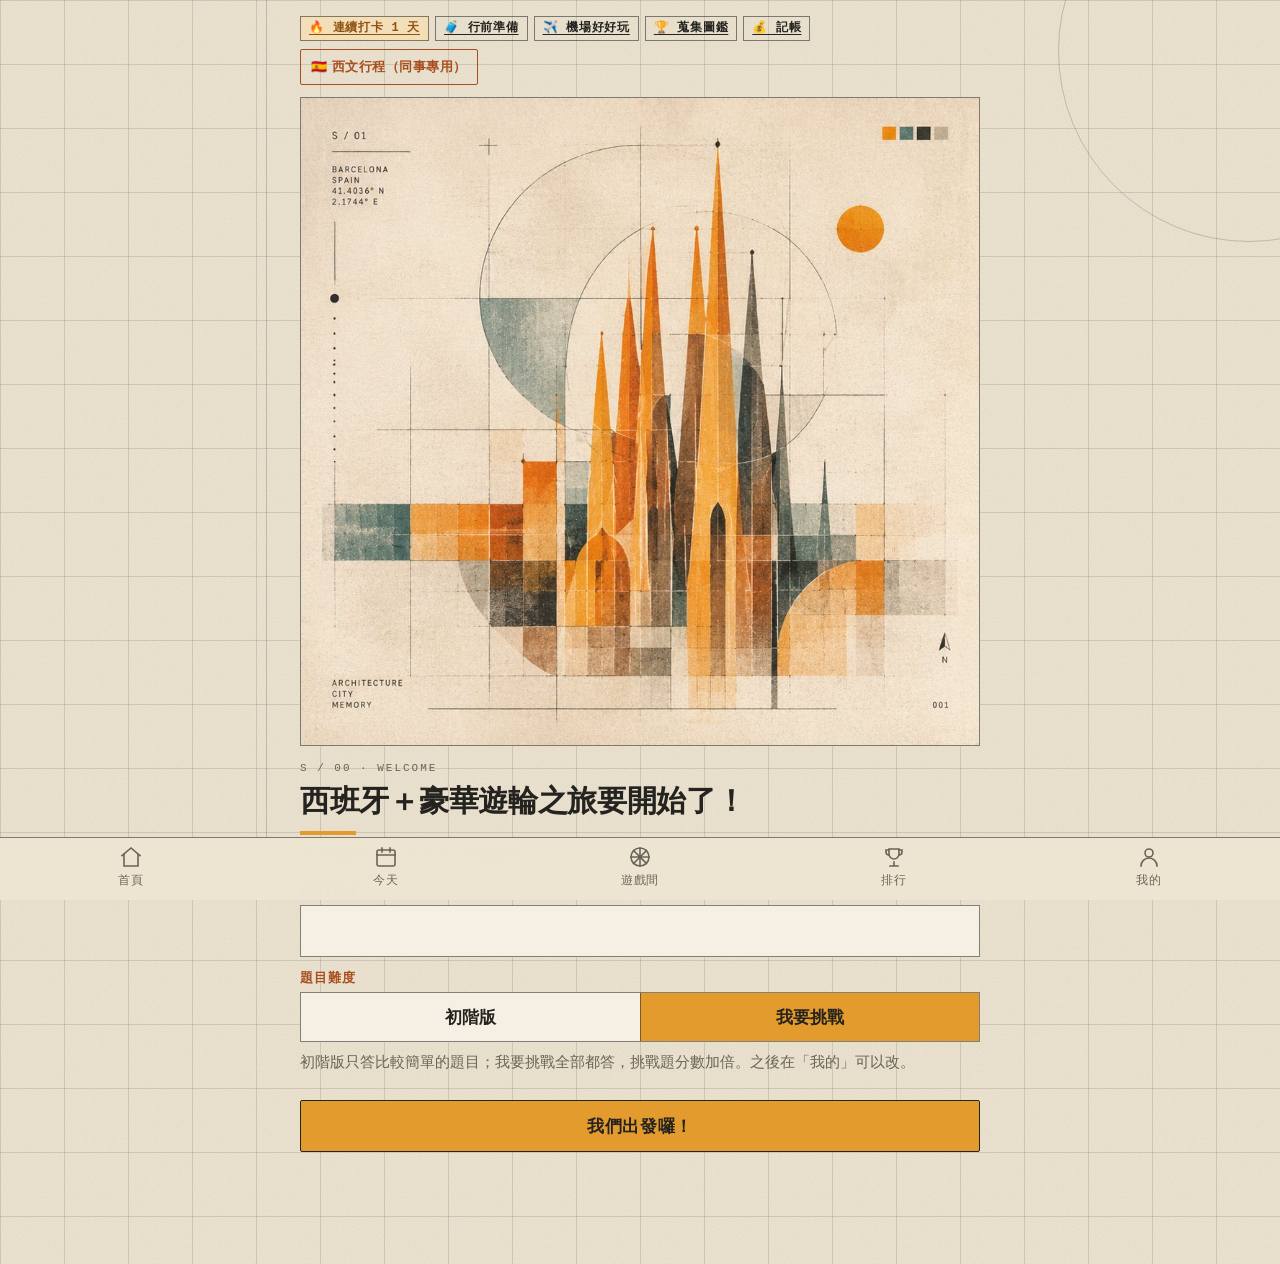
==== docs/index.html @ 9438c76c "feat(pompeii): 完整整合全套 AR 實景遮罩拍照模式與透明度拉軸、精準對齊古蹟特徵並清理刪除項目" ====
﻿<!doctype html>
<html lang="zh-Hant">
<head>
<meta charset="utf-8">
<meta name="viewport" content="width=device-width, initial-scale=1, viewport-fit=cover">
<title>家族任務遊戲</title>
<meta name="description" content="西班牙＋地中海家族旅行任務遊戲">
<meta name="theme-color" content="#EEE5D3" media="(prefers-color-scheme: light)">
<meta name="theme-color" content="#1D1B18" media="(prefers-color-scheme: dark)">
<meta name="apple-mobile-web-app-capable" content="yes">
<meta name="apple-mobile-web-app-title" content="家族任務">
<meta name="apple-mobile-web-app-status-bar-style" content="default">
<link rel="manifest" href="manifest.webmanifest">
<link rel="icon" href="icon-192.png">
<link rel="apple-touch-icon" href="icon-192.png">
<link rel="stylesheet" href="app.css?v=2.11">
</head>
<body>
<div id="app" aria-live="polite"></div>
<nav id="tabbar" aria-label="主選單" hidden>
  <a href="#/" data-tab="home"><svg viewBox="0 0 24 24" aria-hidden="true"><path d="M3 10.5 12 3l9 7.5"/><path d="M5 9.5V21h14V9.5"/></svg>首頁</a>
  <a href="#/today" data-tab="today"><svg viewBox="0 0 24 24" aria-hidden="true"><rect x="3" y="5" width="18" height="16" rx="2"/><path d="M3 10h18M8 3v4M16 3v4"/></svg>今天</a>
  <a href="#/tools" data-tab="tools"><svg viewBox="0 0 24 24" aria-hidden="true"><circle cx="12" cy="12" r="9"/><path d="M12 3v18M3 12h18M5.6 5.6l12.8 12.8M18.4 5.6 5.6 18.4"/></svg>遊戲間</a>
  <a href="#/wall" data-tab="wall"><svg viewBox="0 0 24 24" aria-hidden="true"><path d="M8 21h8M12 17v4M7 4h10v5a5 5 0 0 1-10 0z"/><path d="M17 5h3v2a3 3 0 0 1-3 3M7 5H4v2a3 3 0 0 0 3 3"/></svg>排行</a>
  <a href="#/me" data-tab="me"><svg viewBox="0 0 24 24" aria-hidden="true"><circle cx="12" cy="8" r="4"/><path d="M4 21a8 8 0 0 1 16 0"/></svg>我的</a>
</nav>
<div id="toast" role="status" hidden></div>
<script src="pompeii-art.js?v=2.11" defer></script>
<script src="app.js?v=2.11" defer></script>
</body>
</html>
---- docs/app.css ----
/* 家族任務遊戲 — 海報風（Architecture · City · Memory）
   米色紙張、細格線、橘黃／赭紅／青灰／炭灰／沙色，方角，等寬英文小標 */
:root{
  --paper:#EEE5D3; --bg:#EEE5D3; --card:#F6F0E4; --sunken:#E4D9C4;
  --line:rgba(36,35,31,.2); --line-strong:rgba(36,35,31,.55);
  --fg:#24231F; --ink:#24231F; --muted:#6A6458;
  --ochre:#E39B2D; --orange:#D9772B; --rust:#A84E1E; --teal:#5F7F7C; --slate:#4B4F4C; --sand:#CDBB9C;
  --primary:#A84E1E; --primary-fill:#E39B2D; --on-primary:#24231F;
  --good:#3D6A4C; --good-bg:#DDE3CC; --bad:#9E3A22; --bad-bg:#F1D6C4;
  --warn:#8E5210; --warn-bg:#F3DEB8; --plan:#3E5E5B; --plan-bg:#D6DFD8;
  --sep:rgba(36,35,31,.14);
  --blend:multiply;
  --font:-apple-system,BlinkMacSystemFont,"Helvetica Neue","PingFang TC","Noto Sans TC","Microsoft JhengHei",sans-serif;
  --mono:"SF Mono",ui-monospace,Menlo,"Roboto Mono","Noto Sans Mono",Consolas,monospace;
  --noise:url("data:image/svg+xml;utf8,<svg xmlns='http://www.w3.org/2000/svg' width='180' height='180'><filter id='n'><feTurbulence type='fractalNoise' baseFrequency='.85' numOctaves='2' stitchTiles='stitch'/><feColorMatrix values='0 0 0 0 .32  0 0 0 0 .27  0 0 0 0 .2  0 0 0 .55 0'/></filter><rect width='100%25' height='100%25' filter='url(%23n)' opacity='.28'/></svg>");
}
@media (prefers-color-scheme: dark){
  :root{
    --paper:#1D1B18; --bg:#1D1B18; --card:#262320; --sunken:#312D28;
    --line:rgba(238,229,211,.18); --line-strong:rgba(238,229,211,.5);
    --fg:#EEE5D3; --ink:#EEE5D3; --muted:#AFA697;
    --ochre:#E5A445; --orange:#E08A45; --rust:#E58A55; --teal:#7FA09C; --slate:#8C908C; --sand:#8A7C66;
    --primary:#E9A75A; --primary-fill:#E5A445; --on-primary:#1D1B18;
    --good:#9CC2A6; --good-bg:#24312A; --bad:#F09A82; --bad-bg:#3A231C;
    --warn:#F0B562; --warn-bg:#3A2B17; --plan:#9DBDB8; --plan-bg:#1F2B2A;
    --sep:rgba(238,229,211,.12);
    --blend:normal;
  }
}

/* ---------- 紙張與格線 ---------- */
*{box-sizing:border-box}
html{-webkit-text-size-adjust:100%;background:var(--bg)}
body{
  margin:0;color:var(--fg);font:17px/1.6 var(--font);
  background-color:var(--bg);
  background-image:var(--noise),
    linear-gradient(to right,var(--sep) 1px,transparent 1px),
    linear-gradient(to bottom,var(--sep) 1px,transparent 1px);
  background-size:180px 180px,64px 64px,64px 64px;
  padding-bottom:calc(84px + env(safe-area-inset-bottom));
}
body::before{content:"";position:fixed;top:-140px;right:-160px;width:380px;height:380px;border:1px solid var(--line);border-radius:50%;pointer-events:none;z-index:0}
body::after{content:"";position:fixed;top:0;bottom:0;left:max(14px,calc(50% - 374px));border-left:1px solid var(--line);pointer-events:none;z-index:0}
#app{position:relative;z-index:1}
a{color:var(--primary);text-underline-offset:3px}
button,input,select,textarea{font:inherit;color:inherit}
:focus-visible{outline:2px solid var(--ochre);outline-offset:2px}

/* ---------- 文字 ---------- */
.wrap{max-width:720px;margin:0 auto;padding:16px max(20px,env(safe-area-inset-left)) 28px max(20px,env(safe-area-inset-right));counter-reset:sec}
h1{font-size:30px;line-height:1.2;margin:6px 0 8px;letter-spacing:-.01em;font-weight:800}
h1::after{content:"";display:block;width:56px;height:4px;background:var(--ochre);margin-top:12px}
h2{font-size:20px;line-height:1.35;margin:30px 0 12px;padding-top:12px;border-top:1px solid var(--line-strong);font-weight:700;counter-increment:sec}
h2::before{content:"S / " counter(sec,decimal-leading-zero);display:block;font:500 11px/1.4 var(--mono);letter-spacing:.18em;color:var(--muted);margin-bottom:4px}
.hero h2,.gamebox h2,.card h2{border-top:0;padding-top:0;counter-increment:none}
.hero h2::before,.gamebox h2::before,.card h2::before{content:none}
h3{font-size:18px;margin:0 0 6px}
p{margin:0 0 10px}
.sub{color:var(--muted);font-size:15px}
.kicker{font:500 11px/1.5 var(--mono);letter-spacing:.18em;text-transform:uppercase;color:var(--muted);margin:14px 0 2px}
.section-label{font:700 13px/1.5 var(--mono);letter-spacing:.08em;color:var(--primary);margin-bottom:4px}
.center{text-align:center}

/* ---------- 海報區塊 ---------- */
.poster{position:relative;background:var(--card);border:1px solid var(--line-strong);margin:8px 0 6px}
.poster .psvg{display:block;width:100%;aspect-ratio:4/3;max-height:340px}
.pmeta,.pfoot{display:flex;justify-content:space-between;align-items:flex-start;gap:12px;padding:10px 12px;font:500 11px/1.5 var(--mono);letter-spacing:.14em;text-transform:uppercase;color:var(--fg)}
.pmeta{border-bottom:1px solid var(--line)}
.pfoot{border-top:1px solid var(--line);color:var(--muted)}
.sw{display:inline-flex;gap:3px;flex:none}
.sw i{display:block;width:10px;height:10px}
.sw .o,.psvg .o{background:var(--ochre);fill:var(--ochre)}
.sw .t,.psvg .t{background:var(--teal);fill:var(--teal)}
.sw .k,.psvg .k{background:var(--slate);fill:var(--slate)}
.sw .sd,.psvg .sd{background:var(--sand);fill:var(--sand)}
.psvg .r{fill:var(--rust)}
.psvg .w{fill:var(--card)}
.psvg .o,.psvg .t,.psvg .k,.psvg .sd,.psvg .r{opacity:.9;mix-blend-mode:var(--blend)}
.psvg .f{opacity:.55}
.psvg .ln,.psvg .ln *{fill:none;stroke:var(--ink);stroke-width:.5;opacity:.45}
.colophon{display:flex;justify-content:space-between;align-items:flex-end;margin-top:28px;padding-top:12px;border-top:1px solid var(--line-strong);font:500 11px/1.6 var(--mono);letter-spacing:.18em;color:var(--muted)}

/* ---------- 卡片與清單 ---------- */
.card,.list,.q,details.read,.pick,.wall-grid figure{background:var(--card);border:1px solid var(--line);border-radius:2px;box-shadow:none}
.card{padding:16px;margin:0 0 12px}
.card.flat{background:transparent}
.stack{display:flex;flex-direction:column;gap:10px}
.row{display:flex;gap:10px;align-items:center;flex-wrap:wrap}
.grid2{display:grid;grid-template-columns:repeat(2,minmax(0,1fr));gap:10px}
.list{overflow:hidden;margin-bottom:12px}
.list a.item,.list .item{display:flex;align-items:center;gap:12px;padding:14px 16px;min-height:60px;color:var(--fg);text-decoration:none;border-bottom:1px solid var(--line)}
.list .item:last-child{border-bottom:0}
.list a.item:active{background:var(--sunken)}
.item .t{flex:1;min-width:0}
.item .t b{display:block;font-weight:700}
.item .t span{display:block;color:var(--muted);font-size:14px}
.item.locked{opacity:.5}
.chev{width:16px;height:16px;flex:none;stroke:var(--fg);fill:none;stroke-width:1.5}

/* ---------- 按鈕、標籤 ---------- */
.btn{display:inline-flex;align-items:center;justify-content:center;gap:8px;min-height:52px;padding:0 18px;border-radius:2px;border:1px solid var(--ink);background:var(--primary-fill);color:var(--on-primary);font-weight:700;font-size:17px;letter-spacing:.04em;text-decoration:none;cursor:pointer}
.btn.block{width:100%}
.btn.ghost{background:transparent;color:var(--fg);border:1px solid var(--line-strong)}
.btn.small{min-height:44px;font-size:15px;padding:0 14px}
.btn:active{transform:translateY(1px)}
.btn:disabled{opacity:.45;cursor:default}
.chip{display:inline-flex;align-items:center;padding:2px 8px;border-radius:0;border:1px solid var(--line-strong);background:transparent;font:500 12px/1.6 var(--mono);letter-spacing:.06em;color:var(--fg)}
.chip.good{color:var(--good);border-color:var(--good);background:var(--good-bg)}
.chip.plan{color:var(--plan);border-color:var(--plan);background:var(--plan-bg)}
.chip.warn{color:var(--warn);border-color:var(--warn);background:var(--warn-bg)}

/* ---------- 首頁 ---------- */
.city-tile{display:flex;flex-direction:column;background:var(--card);border:1px solid var(--line-strong);color:var(--fg);text-decoration:none;overflow:hidden}
.city-tile .psvg{display:block;width:100%;aspect-ratio:4/3;border-bottom:1px solid var(--line)}
.city-tile .tbody{padding:10px 12px 12px;display:flex;flex-direction:column;gap:2px}
.city-tile .tmeta{display:flex;justify-content:space-between;gap:6px;font:500 10px/1.5 var(--mono);letter-spacing:.12em;color:var(--muted);text-transform:uppercase}
.city-tile .tmeta span:first-child{white-space:nowrap;flex:none}
.city-tile .tmeta span:last-child{text-align:right;overflow:hidden;text-overflow:ellipsis;white-space:nowrap}
.city-tile b{font-size:18px;line-height:1.3}
.city-tile .tbody>span{color:var(--muted);font-size:13px}
.hero{position:relative;background:var(--card);border:1px solid var(--line-strong);padding:16px 16px 18px;margin:14px 0}
.hero::before{content:"";position:absolute;top:12px;right:12px;width:46px;height:10px;background:linear-gradient(90deg,var(--ochre) 0 25%,var(--teal) 25% 50%,var(--slate) 50% 75%,var(--sand) 75%)}
.hero .kicker{margin-top:0}
.big-num{font:700 56px/1.05 var(--mono);color:var(--primary);font-variant-numeric:tabular-nums;letter-spacing:-.02em}
.big-num small{font:700 22px var(--font);color:var(--fg);letter-spacing:0}

/* ---------- 閱讀與題目 ---------- */
.reading p{margin-bottom:14px}
details.read{margin:0 0 12px}
details.read summary{list-style:none;cursor:pointer;padding:14px 16px;min-height:52px;font-weight:700;display:flex;align-items:center;justify-content:space-between;gap:10px}
details.read summary::-webkit-details-marker{display:none}
details.read summary::after{content:"+";font:400 22px/1 var(--mono);color:var(--muted)}
details.read[open] summary::after{content:"−"}
details.read[open] summary{border-bottom:1px solid var(--line)}
details.read .inner{padding:14px 16px}
details.pre{border-left:4px solid var(--ochre)}
ul.facts{margin:0 0 12px;padding-left:20px}
ul.facts li{margin-bottom:6px}
.q{padding:16px;margin-bottom:12px}
.q .qtext{font-weight:700;margin:10px 0 12px}
.q .opts{display:flex;flex-direction:column;gap:8px}
.q .opt{text-align:left;min-height:52px;padding:10px 12px;border-radius:0;border:1px solid var(--line-strong);background:var(--bg);cursor:pointer;display:flex;gap:12px;align-items:flex-start}
.q .opt .k{flex:none;width:26px;height:26px;display:inline-flex;align-items:center;justify-content:center;border:1px solid var(--ink);font:700 13px var(--mono)}
.q .opt.correct{border-color:var(--good);background:var(--good-bg)}
.q .opt.correct .k{background:var(--good);color:var(--card);border-color:var(--good)}
.q .opt.wrong{border-color:var(--bad);background:var(--bad-bg)}
.q .opt.wrong .k{background:var(--bad);color:var(--card);border-color:var(--bad)}
.q .opt:disabled{cursor:default;opacity:1}
.q .exp{margin-top:12px;padding:12px 14px;background:var(--sunken);border-left:3px solid var(--ochre);font-size:16px}
.q .verdict{font-weight:700;margin-bottom:4px}
.q .verdict.ok{color:var(--good)} .q .verdict.no{color:var(--bad)}
.gamebox{border:1px solid var(--teal);border-left:6px solid var(--teal);background:var(--plan-bg);padding:16px;margin-bottom:12px}
.gamebox h3{color:var(--plan)}
.themes{display:flex;flex-direction:column;gap:8px}
.theme-btn{display:block;text-align:left;padding:12px 14px;border:1px solid var(--line-strong);background:var(--card);color:var(--fg);text-decoration:none}
.theme-btn b{display:block}
.theme-btn span{color:var(--muted);font-size:15px}

/* ---------- 九宮格、牆 ---------- */
.slots{display:grid;grid-template-columns:repeat(3,minmax(0,1fr));gap:4px;padding:4px;border:1px solid var(--line-strong);background:var(--card)}
.slot{position:relative;aspect-ratio:1/1;background:var(--sunken);border:1px dashed var(--line-strong);overflow:hidden;display:flex;align-items:center;justify-content:center;color:var(--muted);font:300 28px var(--mono);cursor:pointer}
.slot img{width:100%;height:100%;object-fit:cover}
.slot.filled{border:0}
.slot input{position:absolute;inset:0;opacity:0;cursor:pointer}
.collage{width:100%;display:block;margin:12px 0;border:1px solid var(--line-strong)}
.score-row{display:flex;align-items:center;gap:12px;padding:12px 16px;border-bottom:1px solid var(--line)}
.score-row:last-child{border-bottom:0}
.score-row .rank{width:28px;font:700 14px var(--mono);color:var(--primary)}
.score-row .name{flex:1;font-weight:700}
.score-row .pts{font:700 16px var(--mono);font-variant-numeric:tabular-nums}
.wall-grid{display:grid;grid-template-columns:repeat(2,minmax(0,1fr));gap:10px}
.wall-grid figure{margin:0;overflow:hidden}
.wall-grid img{width:100%;aspect-ratio:1/1.15;object-fit:cover;display:block;background:var(--sunken)}
.wall-grid figcaption{padding:8px 10px;font-size:14px}

/* ---------- 表單 ---------- */
label.field{display:block;margin-bottom:12px}
label.field span{display:block;font-size:15px;color:var(--muted);margin-bottom:4px}
input.text,select.text,textarea.text{width:100%;min-height:52px;padding:10px 14px;border-radius:0;border:1px solid var(--line-strong);background:var(--card);font-size:18px}
textarea.text{min-height:120px}
.toggle{display:flex;align-items:center;justify-content:space-between;gap:12px;min-height:56px;padding:8px 16px;border-bottom:1px solid var(--line)}
.toggle:last-child{border-bottom:0}
.toggle input{width:26px;height:26px;accent-color:var(--ochre)}
.pill-switch{display:grid;grid-template-columns:1fr 1fr;border:1px solid var(--line-strong);background:var(--card)}
.pill-switch button{min-height:48px;border:0;background:transparent;font-weight:700;cursor:pointer}
.pill-switch button+button{border-left:1px solid var(--line-strong)}
.pill-switch button.on{background:var(--ochre);color:var(--on-primary)}

/* ---------- 工具 ---------- */
.wheel-wrap{display:flex;justify-content:center;margin:8px 0 16px}
.wheel-wrap canvas{max-width:100%;height:auto}
.secret{min-height:180px;background:var(--ink);color:var(--bg);display:flex;align-items:center;justify-content:center;text-align:center;padding:20px;font-size:20px;font-weight:700;cursor:pointer;border:0;width:100%}
.secret.open{background:var(--card);color:var(--fg);border:1px solid var(--ink);font-weight:600}
.like-btn{min-height:40px;padding:0 14px;border:1px solid var(--line-strong);background:transparent;color:var(--fg);font-weight:700;cursor:pointer}
.like-btn.on{background:var(--ochre);border-color:var(--ink);color:var(--on-primary)}
.fact{border-bottom:1px solid var(--line);padding:12px 0}
.fact:last-child{border-bottom:0}
.fact .ftxt{margin-bottom:8px}
.task-note{margin:8px 0}
.upload-btn{display:inline-flex;align-items:center;cursor:pointer}
.cmts{margin-top:8px;text-align:left}
.cmts .cmt{font-size:14px;margin:4px 0}
.cmt-in{flex:1;min-width:0}
.done-mark{color:var(--good);font-weight:700}

/* ---------- 每日行程時間軸 ---------- */
.timeline{position:relative;margin-left:6px;padding-left:22px;border-left:1px solid var(--line-strong)}
.day{position:relative;margin:0 0 8px}
.day summary{list-style:none;cursor:pointer;display:flex;flex-wrap:wrap;align-items:baseline;gap:4px 10px;min-height:44px;padding:8px 0}
.day summary::-webkit-details-marker{display:none}
.day .dot{position:absolute;left:-28px;top:15px;width:11px;height:11px;background:var(--ochre);border:1px solid var(--ink)}
.day[open] .dot{background:var(--ink)}
.day .dt{font:700 15px var(--mono);letter-spacing:.02em}
.day .dc{color:var(--muted);font-size:14px}
.day-body{padding:2px 0 10px}
.plan-list{list-style:none;padding:0;margin:4px 0 0;background:var(--card);border:1px solid var(--line)}
.plan-list li{display:flex;justify-content:space-between;align-items:flex-start;flex-wrap:wrap;gap:8px;padding:10px 12px;border-bottom:1px solid var(--line)}
.plan-list li:last-child{border-bottom:0}
.plan-main{flex:1;min-width:0}
.plan-btns{display:flex;gap:6px;flex-shrink:0}
.plan-btns .btn{min-height:36px;padding:0 10px;font-size:14px}
details.aside{margin-top:6px}
details.aside summary{cursor:pointer;color:var(--primary);font:600 13px var(--mono);letter-spacing:.06em;min-height:32px;display:flex;align-items:center}
details.aside p{margin:4px 0 0;font-size:14px;line-height:1.7;color:var(--muted);border-left:2px solid var(--ochre);padding-left:10px}

/* ---------- 郵輪選擇 ---------- */
.pick{display:flex;gap:10px;align-items:flex-start;justify-content:space-between;padding:12px;margin:8px 0}
.pick.on{border-color:var(--ink);box-shadow:inset 4px 0 0 var(--ochre)}
.pick-main{flex:1;min-width:0}
.pick-main a{display:inline-block;margin-top:4px;font-size:14px}
.pick-who{margin-top:6px;font-size:14px;font-weight:700}
.pick .btn{flex-shrink:0}

/* ---------- 導覽列、提示 ---------- */
#tabbar{position:fixed;left:0;right:0;bottom:0;z-index:10;display:grid;grid-template-columns:repeat(5,minmax(0,1fr));padding:4px 4px calc(6px + env(safe-area-inset-bottom));background:color-mix(in oklab,var(--bg) 94%,transparent);backdrop-filter:blur(16px);-webkit-backdrop-filter:blur(16px);border-top:1px solid var(--line-strong)}
#tabbar a{position:relative;display:flex;flex-direction:column;align-items:center;gap:2px;font-size:12px;letter-spacing:.08em;color:var(--muted);text-decoration:none;min-height:52px;justify-content:center}
#tabbar a.on{color:var(--fg);font-weight:700}
#tabbar a.on::before{content:"";position:absolute;top:-5px;width:22px;height:3px;background:var(--ochre)}
#tabbar svg{width:24px;height:24px;fill:none;stroke:currentColor;stroke-width:1.6;stroke-linecap:square;stroke-linejoin:miter}
#toast{position:fixed;left:50%;bottom:calc(96px + env(safe-area-inset-bottom));transform:translateX(-50%);background:var(--ink);color:var(--bg);padding:12px 18px;border-left:4px solid var(--ochre);font-weight:700;z-index:20;max-width:90vw;text-align:center}
.gate{position:relative;z-index:1;min-height:100vh;display:flex;flex-direction:column;justify-content:center;gap:16px;padding:24px;text-align:center}
.gate h1{font-size:28px}
.gate h1::after{margin-left:auto;margin-right:auto}
.back{display:inline-flex;align-items:center;gap:6px;min-height:44px;text-decoration:none;font:500 13px var(--mono);letter-spacing:.1em;color:var(--fg)}
.back .chev{width:14px;height:14px}

/* v1.9：使用者提供的海報插畫 */
.poster.img{margin:8px 0 10px;padding:0;background:var(--paper);line-height:0}
.poster.img img{display:block;width:100%;height:auto}
.city-tile img.psvg{object-fit:cover;object-position:50% 52%;background:var(--paper)}
@media (prefers-color-scheme: dark){ .poster.img img,.city-tile img.psvg{filter:brightness(.92)} }

/* v2.0：找回 v1.9.1 的功能（機場手帳、國旗、圖鑑、Tapa、翻卡測驗、名畫尋寶、防扒提醒），套用海報風的方角與無陰影 */
:root{--r-sm:0;--r-md:2px;--r-lg:2px;--shadow:none;--shadow-sm:none;--shadow-lg:none;--card-hover:var(--sunken);--primary-gradient:var(--ochre);--sea:var(--teal);--sea-bg:var(--plan-bg)}
.flame-pill{display:inline-flex;align-items:center;gap:5px;padding:5px 12px;border-radius:999px;background:#F9EFE6;color:#B85338;border:1px solid #EED9C7;font-size:15px;font-weight:800}
.scratch-box{position:relative;width:100%;min-height:230px;border-radius:var(--r-lg);overflow:hidden;background:var(--card);box-shadow:var(--shadow);border:2px dashed #C5964D;display:flex;flex-direction:column;align-items:center;justify-content:center;padding:24px;text-align:center}
.scratch-content{display:flex;flex-direction:column;align-items:center;justify-content:center;gap:12px;width:100%}
.scratch-emoji{font-size:56px;line-height:1}
.scratch-title{font-size:23px;font-weight:800;color:var(--primary)}
.scratch-desc{font-size:16px;color:var(--muted);max-width:440px;line-height:1.65}
.scratch-cover{position:absolute;inset:0;background:linear-gradient(135deg, #C5964D 0%, #B8853D 50%, #9E6F2E 100%);display:flex;flex-direction:column;align-items:center;justify-content:center;color:#fff;cursor:pointer;z-index:2;transition:opacity .4s ease,visibility .4s}
.scratch-cover.scratched{opacity:0;visibility:hidden;pointer-events:none}
.scratch-cover .cover-txt{font-size:21px;font-weight:800;letter-spacing:1px;margin-top:10px;text-shadow:0 1px 4px rgba(0,0,0,0.25)}
.milestone-card{background:var(--card);border-radius:var(--r-md);border:1px solid var(--line);box-shadow:var(--shadow);padding:18px;margin-bottom:16px;border-left:5px solid var(--good)}
.progress-outer{background:var(--sunken);border-radius:999px;height:18px;overflow:hidden;margin:12px 0 8px;position:relative;border:1px solid var(--line)}
.progress-inner{background:linear-gradient(90deg, #4B8358 0%, #C5964D 60%, #B85338 100%);height:100%;border-radius:999px;transition:width .5s ease}
.progress-labels{display:flex;justify-content:space-between;font-size:14px;color:var(--muted);font-weight:700}
.pokedex-grid{display:grid;grid-template-columns:repeat(2,minmax(0,1fr));gap:12px}
@media (min-width: 520px){.pokedex-grid{grid-template-columns:repeat(3,minmax(0,1fr))}}
.poke-card{background:var(--card);border-radius:var(--r-md);box-shadow:var(--shadow-sm);border:1.5px solid var(--line);padding:14px 12px;display:flex;flex-direction:column;align-items:center;text-align:center;gap:8px;cursor:pointer;position:relative;transition:transform .15s ease,box-shadow .15s ease}
.poke-card.locked{opacity:.65;filter:grayscale(80%);background:var(--sunken)}
.poke-card.unlocked{border-color:var(--good);background:#F2F7F3;box-shadow:0 3px 12px rgba(62, 110, 73, 0.12)}
.poke-icon{font-size:42px;line-height:1}
.poke-name{font-weight:800;font-size:16px;line-height:1.2;color:var(--fg)}
.poke-sub{font-size:13px;color:var(--muted)}
.poke-thumb{width:100%;aspect-ratio:1/1;object-fit:cover;border-radius:8px;margin-top:6px;border:1px solid var(--line)}
.flag-card{background:var(--card);border-radius:var(--r-md);border:1px solid var(--line);box-shadow:var(--shadow);padding:18px;margin-bottom:16px}
.flag-header{display:flex;justify-content:space-between;align-items:flex-start;gap:10px;margin-bottom:12px;flex-wrap:wrap}
.flag-title-wrap{flex:1;min-width:0}
.flag-title{font-weight:800;font-size:18px;color:var(--fg);margin-top:2px}
.flag-city{font-size:14px;color:var(--primary);font-weight:700;margin-top:2px}
.flag-visual-grid{display:grid;grid-template-columns:1fr 1fr;gap:12px;margin:12px 0 16px}
.flag-visual-box{display:flex;flex-direction:column;align-items:center;background:var(--sunken);border-radius:var(--r-sm);border:1px solid var(--line);padding:10px;text-align:center;position:relative}
.flag-visual-label{font-size:12.5px;font-weight:700;color:var(--muted);margin-bottom:6px}
.flag-guide-frame{width:100%;aspect-ratio:3/2;border-radius:6px;overflow:hidden;box-shadow:0 2px 6px rgba(0,0,0,0.12);border:1px solid rgba(0,0,0,0.1);display:flex;align-items:center;justify-content:center;background:#fff}
.flag-guide-frame svg{width:100%;height:100%;display:block}
.flag-user-frame{width:100%;aspect-ratio:3/2;border-radius:6px;overflow:hidden;background:var(--card);border:1.5px dashed var(--line);display:flex;align-items:center;justify-content:center;position:relative}
.flag-user-frame.has-photo{border:1.5px solid var(--good)}
.flag-user-frame img{width:100%;height:100%;object-fit:cover;display:block}
.flag-captured-badge{position:absolute;bottom:4px;left:4px;right:4px;background:rgba(62,110,73,0.92);color:#fff;font-size:11px;font-weight:700;padding:2px 4px;border-radius:4px;text-align:center}
.flag-empty-hint{font-size:12px;color:var(--muted);padding:8px;line-height:1.4}
.flag-lore{background:var(--card-hover);border-radius:var(--r-sm);border:1px solid var(--line);padding:14px;font-size:15px;line-height:1.65;display:flex;flex-direction:column;gap:10px}
.flag-lore-sec b{color:var(--primary);display:inline-block;margin-right:4px;font-weight:800}
.polaroid{background:#FFFDF9;color:#2C2621;padding:16px 16px 28px;border-radius:8px;box-shadow:0 6px 22px rgba(50, 40, 30, 0.12);border:1px solid #EAE4D8;max-width:380px;margin:16px auto;text-align:center}
.polaroid img{width:100%;aspect-ratio:1/1;object-fit:cover;display:block;border-radius:3px;background:#ECE7DE}
.polaroid-caption{margin-top:14px;font-family:"Caveat","Comic Sans MS",cursive,sans-serif;font-size:22px;font-weight:700;color:#2C2621}
.polaroid-date{font-size:13px;color:#786F66;margin-top:4px}
.spot-mode-toggle{display:flex;background:var(--sunken);padding:4px;border-radius:var(--r-md);gap:6px;margin:14px 0 16px;border:1px solid var(--line)}
.spot-mode-btn{flex:1;display:flex;align-items:center;justify-content:center;gap:6px;padding:10px 12px;border-radius:var(--r-sm);border:none;background:transparent;color:var(--muted);font-weight:700;font-size:15px;cursor:pointer;transition:all .15s ease}
.spot-mode-btn.on{background:var(--card);color:var(--primary);box-shadow:var(--shadow-sm);border:1px solid var(--line)}
.spot-mode-btn .badge{background:var(--primary);color:#fff;font-size:11.5px;padding:2px 7px;border-radius:999px;font-weight:800}
.hunt-box{background:var(--card);border-radius:var(--r-md);border:1px solid var(--line);box-shadow:var(--shadow);padding:18px;margin-bottom:20px}
.hunt-progress-wrap{margin-bottom:18px;padding-bottom:14px;border-bottom:1px dashed var(--line)}
.hunt-progress-header{display:flex;justify-content:space-between;align-items:center;margin-bottom:6px}
.hunt-progress-header b{font-size:16.5px;color:var(--fg)}
.hunt-item{background:var(--card-hover);border:1.5px solid var(--line);border-radius:var(--r-md);padding:16px;margin-bottom:14px;transition:border-color .2s ease,background .2s ease}
.hunt-item.checked{border-color:var(--good);background:#F4F8F4}
.hunt-item-top{display:flex;justify-content:space-between;align-items:flex-start;gap:10px;margin-bottom:8px}
.hunt-item-title{font-size:17.5px;font-weight:800;color:var(--fg);line-height:1.35}
.hunt-item-es{font-size:13.5px;color:var(--muted);font-style:italic;margin-top:2px}
.hunt-item-artist{font-size:13.5px;color:var(--primary);font-weight:700;margin-top:4px}
.sala-badge{display:inline-flex;align-items:center;gap:4px;padding:4px 10px;border-radius:6px;background:var(--warn-bg);color:var(--warn);border:1px solid rgba(168,111,48,0.25);font-size:13px;font-weight:800;white-space:nowrap}
.hunt-item.checked .sala-badge{background:var(--good-bg);color:var(--good);border-color:rgba(62,110,73,0.25)}
.hunt-item-desc{font-size:15px;color:var(--fg);line-height:1.6;margin:10px 0}
.hunt-item-actions{display:flex;gap:10px;align-items:center;flex-wrap:wrap;margin-top:12px;padding-top:10px;border-top:1px dashed var(--line)}
.hunt-check-btn{display:inline-flex;align-items:center;gap:8px;padding:8px 16px;border-radius:var(--r-sm);font-size:14.5px;font-weight:800;cursor:pointer;border:1.5px solid var(--line);background:var(--card);color:var(--fg);transition:all .15s ease}
.hunt-check-btn.checked{background:var(--good);color:#fff;border-color:var(--good)}
.hunt-check-box{width:18px;height:18px;border-radius:4px;border:2px solid currentColor;display:flex;align-items:center;justify-content:center;font-size:12px;font-weight:900}
.hunt-photo-thumb{width:100%;max-width:280px;aspect-ratio:4/3;object-fit:cover;border-radius:8px;margin-top:10px;border:1.5px solid var(--line);box-shadow:var(--shadow-sm);display:block}
.airport-pill-nav{display:flex;gap:6px;overflow-x:auto;padding-bottom:8px;margin-bottom:16px;-webkit-overflow-scrolling:touch}
.airport-pill{padding:8px 14px;border-radius:999px;border:1px solid var(--line);background:var(--card);color:var(--muted);font-weight:700;font-size:14.5px;white-space:nowrap;text-decoration:none;display:inline-flex;align-items:center;gap:6px;transition:all .15s ease}
.airport-pill.on{background:var(--primary);color:#fff;border-color:var(--primary);box-shadow:var(--shadow-sm)}
.airport-card{background:var(--card);border-radius:var(--r-lg);border:1px solid var(--line);box-shadow:var(--shadow);padding:22px;margin-bottom:20px}
.airport-header{border-bottom:1px solid var(--line);padding-bottom:14px;margin-bottom:16px}
.airport-code-badge{font-size:28px;font-weight:900;color:var(--primary);letter-spacing:1px}
.airport-title{font-size:22px;font-weight:800;color:var(--fg);margin:4px 0 2px}
.airport-subtitle{font-size:14px;color:var(--muted)}
.gate-chips-wrap{display:grid;grid-template-columns:repeat(2,minmax(0,1fr));gap:10px;margin:12px 0 16px}
@media (min-width: 540px){.gate-chips-wrap{grid-template-columns:repeat(3,minmax(0,1fr))}}
.gate-chip-item{background:var(--sunken);border:1.5px solid var(--line);border-radius:var(--r-sm);padding:10px;cursor:pointer;text-align:left;transition:all .15s ease}
.gate-chip-item.on{background:#FDF3E7;border-color:var(--warn);box-shadow:var(--shadow-sm)}
.gate-chip-code{font-weight:900;color:var(--primary);font-size:15px}
.gate-chip-name{font-weight:700;font-size:13.5px;color:var(--fg);margin:2px 0}
.gate-chip-desc{font-size:12px;color:var(--muted);line-height:1.35}
.safety-banner{background:#FDF5EB;border:1.5px solid #E6B988;border-radius:var(--r-md);padding:14px 16px;margin:12px 0 16px;box-shadow:var(--shadow-sm);border-left:5px solid #C87A2C}
.safety-banner-header{display:flex;align-items:center;gap:8px;font-weight:800;font-size:16px;color:#9E5918;margin-bottom:6px}
.safety-icon{font-size:20px;line-height:1}
.safety-banner-body{font-size:14px;line-height:1.6;color:var(--fg)}
.safety-check-item{background:rgba(255,255,255,0.75);border-radius:6px;padding:6px 10px;margin-top:6px;border:1px solid rgba(200,122,44,0.25);font-size:13.5px}
.quiz-deck{margin:18px 0 24px}
.q-deck-header{display:flex;justify-content:space-between;align-items:flex-end;gap:10px;margin-bottom:8px}
.q-deck-title-wrap h2{margin:0 0 2px;font-size:22px}
.q-progress-badge{display:inline-flex;align-items:center;gap:4px;padding:4px 12px;border-radius:999px;background:var(--warn-bg);color:var(--warn);font-size:14.5px;font-weight:900;border:1.5px solid rgba(168,111,48,0.25);white-space:nowrap}
.q-deck-bar-outer{background:var(--sunken);border-radius:999px;height:7px;overflow:hidden;margin-bottom:14px;border:1px solid var(--line)}
.q-deck-bar-inner{background:linear-gradient(90deg, #A86F30 0%, #B85338 100%);height:100%;border-radius:999px;transition:width .3s ease}
.q-card{background:var(--card);border-radius:var(--r-lg);border:1.5px solid var(--line);box-shadow:var(--shadow);padding:20px 18px;margin-bottom:12px;position:relative}
.q-card .qtext{font-weight:800;font-size:19px;line-height:1.55;margin:10px 0 16px;color:var(--fg)}
.praise-box{background:linear-gradient(135deg, #FCF8F2 0%, #F6ECE0 100%);border:1.5px solid #D8BC9D;border-radius:var(--r-md);padding:16px;margin:14px 0;box-shadow:0 4px 14px rgba(184,83,56,0.08);border-left:5px solid var(--primary)}
.praise-title{font-size:18px;font-weight:900;color:var(--primary);margin-bottom:6px;display:flex;align-items:center;gap:6px;line-height:1.35}
.praise-body{font-size:15px;line-height:1.65;color:var(--fg);font-weight:600}
.praise-flavor{margin-top:8px;padding-top:8px;border-top:1px dashed rgba(184,83,56,0.25);font-size:14px;color:var(--primary);font-weight:700}
.btn-next-step{width:100%;min-height:50px;font-size:17px;font-weight:800;margin-top:14px;display:flex;align-items:center;justify-content:center;gap:8px;border-radius:var(--r-md);background:var(--primary-gradient);color:#fff;border:0;box-shadow:0 4px 14px rgba(184,83,56,0.25);cursor:pointer;transition:transform .12s ease,box-shadow .12s ease}
.btn-next-step:active{transform:translateY(1px)}
.q-deck-nav{display:flex;justify-content:space-between;align-items:center;gap:10px;margin-top:10px}
.q-dots-wrap{display:flex;gap:6px;align-items:center}
.q-dot{width:10px;height:10px;border-radius:50%;background:var(--line);cursor:pointer;transition:all .2s ease}
.q-dot.on{width:22px;border-radius:999px;background:var(--primary)}
.q-dot.done{background:var(--good)}

/* v2.1：小書架（也許出發前你會想看看） */
.shelf{margin:8px 0 4px}
.shelf-label{font:500 11px/1.5 var(--mono);letter-spacing:.16em;color:var(--muted);margin:14px 0 0}
.shelf-row{display:flex;align-items:flex-end;gap:5px;overflow-x:auto;padding:22px 8px 0;scrollbar-width:none;-webkit-overflow-scrolling:touch}
.shelf-row::-webkit-scrollbar{display:none}
.shelf-board{height:9px;background:var(--slate);border-top:2px solid var(--ink);box-shadow:0 5px 0 -1px var(--sand)}
.spine{position:relative;flex:none;display:flex;flex-direction:column;align-items:center;justify-content:space-between;padding:12px 0 8px;border:1px solid var(--ink);border-bottom:0;text-decoration:none;color:var(--ink);background:var(--sand);transition:transform .2s ease}
.spine.o{background:var(--ochre)} .spine.sd{background:var(--sand)}
.spine.t{background:var(--teal);color:var(--paper)} .spine.k{background:var(--slate);color:var(--paper)} .spine.r{background:var(--rust);color:var(--paper)}
.spine::before,.spine::after{content:"";position:absolute;left:3px;right:3px;height:1px;background:currentColor;opacity:.55}
.spine::before{top:6px} .spine::after{bottom:30px}
.spine:active{transform:translateY(-6px)}
@media (hover:hover){.spine:hover{transform:translateY(-6px)}}
.sp-title{writing-mode:vertical-rl;white-space:nowrap;font-weight:700;font-size:var(--fs,14px);letter-spacing:.1em;line-height:1.1}
.sp-type{writing-mode:vertical-rl;font:500 9px/1 var(--mono);letter-spacing:.1em;opacity:.85}
.spine.glow{transform:translateY(-8px);background-image:linear-gradient(110deg,transparent 35%,rgba(255,255,255,.55) 50%,transparent 65%);background-size:260% 100%;animation:spineGlow 2.4s ease-in-out infinite,spineShine 3s linear infinite}
.sp-star{position:absolute;top:-19px;font-style:normal;font-size:14px;line-height:1;color:var(--ochre);animation:twinkle 1.6s ease-in-out infinite}
@keyframes spineGlow{0%,100%{box-shadow:0 0 0 2px var(--ochre),0 0 8px 2px rgba(227,155,45,.45)}50%{box-shadow:0 0 0 2px var(--ochre),0 0 20px 7px rgba(227,155,45,.85)}}
@keyframes spineShine{from{background-position:130% 0}to{background-position:-130% 0}}
@keyframes twinkle{0%,100%{opacity:.35;transform:scale(.8) rotate(0)}50%{opacity:1;transform:scale(1.25) rotate(20deg)}}
@media (prefers-reduced-motion:reduce){.spine.glow,.sp-star{animation:none}.spine.glow{box-shadow:0 0 0 2px var(--ochre),0 0 14px 4px rgba(227,155,45,.7)}}
.shelf-link{display:inline-block;margin-top:12px;font:600 13px var(--mono);letter-spacing:.08em}
blockquote.teaser{margin:14px 0;padding:6px 0 6px 14px;border-left:4px solid var(--ochre);font-size:19px;line-height:1.55;font-weight:700}
.card.think{border-left:4px solid var(--teal);background:var(--plan-bg)}
label.want{display:flex;align-items:center;gap:14px;margin:22px 0 8px;padding:16px;border:1px solid var(--ink);background:var(--card);cursor:pointer}
label.want input{width:28px;height:28px;flex:none;accent-color:var(--ochre)}
label.want b{display:block;font-size:19px}
label.want small{display:block;color:var(--muted);font-size:14px}
label.want.on{background:color-mix(in oklab,var(--ochre) 22%,var(--card));box-shadow:inset 6px 0 0 var(--ochre)}

/* v2.2：深色模式可讀性（另一版元件改用色票）、翻卡題目一行一個選項、WoW 記、行前閱讀排版 */
.safety-banner{background:var(--warn-bg);border:1px solid var(--warn);border-left:5px solid var(--ochre);border-radius:2px;box-shadow:none;color:var(--fg)}
.safety-banner-header{color:var(--warn)}
.safety-banner-body{color:var(--fg)}
.safety-check-item{background:var(--card);border:1px solid var(--line);border-radius:0;color:var(--fg)}
.praise-box{background:var(--card);border:1px solid var(--line-strong);border-left:5px solid var(--ochre);box-shadow:none;color:var(--fg)}
.praise-box *{color:inherit}
.flame-pill{background:var(--warn-bg);color:var(--warn);border-color:var(--warn)}
.poke-card.unlocked,.hunt-item.checked{background:var(--good-bg)}
.gate-chip-item.on{background:var(--warn-bg)}
.sala-badge,.q-progress-badge{border-color:var(--warn)}
.btn-next-step{color:var(--on-primary);border:1px solid var(--ink);border-radius:2px}
.airport-pill.on,.spot-mode-btn .badge{color:var(--on-primary)}
.q-card{color:var(--fg)}
.q-card .opts{display:flex;flex-direction:column;gap:8px}
.q-card .opt{width:100%;text-align:left;min-height:52px;padding:10px 12px;border-radius:0;border:1px solid var(--line-strong);background:var(--bg);color:var(--fg);font-size:17px;line-height:1.5;cursor:pointer;display:flex;gap:12px;align-items:flex-start}
.q-card .opt .k{flex:none;width:26px;height:26px;display:inline-flex;align-items:center;justify-content:center;border:1px solid currentColor;font:700 13px var(--mono)}
.q-card .opt.correct{border-color:var(--good);background:var(--good-bg)}
.q-card .opt.correct .k{background:var(--good);color:var(--card);border-color:var(--good)}
.q-card .opt.wrong{border-color:var(--bad);background:var(--bad-bg)}
.q-card .opt.wrong .k{background:var(--bad);color:var(--card);border-color:var(--bad)}
.q-card .opt:disabled{cursor:default;opacity:1}
.q-card .exp,.q .exp{color:var(--fg)}
/* WoW 記：右下角、比內文小 */
.facts-box{margin-top:6px;border-top:1px solid var(--line-strong)}
.fact{padding:12px 0 8px}
.fact .ftxt{margin-bottom:4px}
.wow-row{display:flex;justify-content:flex-end}
.wow-btn{display:inline-flex;align-items:center;gap:6px;min-height:36px;padding:0 10px;border:1px solid var(--line-strong);background:transparent;color:var(--muted);font:600 13px/1 var(--font);cursor:pointer}
.wow-btn .n{font-family:var(--mono)}
.wow-btn.on{background:var(--ochre);border-color:var(--ink);color:var(--on-primary)}
.wow-day{font:600 12px/1.5 var(--mono);letter-spacing:.12em;color:var(--muted);margin:14px 0 6px}
/* 行前閱讀：段落好讀 */
.pre-body p{font-size:17px;line-height:1.85;margin:0 0 16px}
.pre-tip{margin:4px 0 14px;padding:10px 12px;border-left:3px solid var(--warn);background:var(--warn-bg);font-size:15px;line-height:1.7}
.pre-tip b{display:block;font:700 12px var(--mono);letter-spacing:.12em;color:var(--warn);margin-bottom:2px}
.pre-tagline{font-size:19px !important;font-weight:800;line-height:1.5 !important;padding-top:10px;border-top:1px solid var(--line-strong);margin:6px 0 0 !important}

/* v2.3：住宿詳情、訂房確認單 */
.stays{display:flex;flex-direction:column;gap:8px;margin-bottom:12px}
details.stay{background:var(--card);border:1px solid var(--line)}
details.stay summary{list-style:none;cursor:pointer;padding:12px 14px;display:flex;flex-direction:column;gap:2px}
details.stay summary::-webkit-details-marker{display:none}
.stay-date{font:700 13px var(--mono);letter-spacing:.06em;color:var(--primary)}
.stay-name{font-weight:700;line-height:1.4}
details.stay[open] summary{border-bottom:1px solid var(--line)}
.stay-body{padding:10px 14px 14px}
.stay-row{display:grid;grid-template-columns:44px 1fr;gap:8px;padding:5px 0;font-size:15px;line-height:1.55}
.stay-row span{color:var(--muted);font-size:13px}
.stay-row b{font-weight:600}
.stay-rules{margin:8px 0 0;padding-left:20px;font-size:14px;line-height:1.7;color:var(--fg)}
.docs-card .list{margin-bottom:10px}

/* ---------- v2.4：EES、桃園多選題、工藝地圖、行前清單 ---------- */
.ees-box{margin:0 0 16px;padding:14px 16px;background:#F0F6FA;border:1.5px solid #BDD5EA;border-left:5px solid #205284;color:#1c2733;line-height:1.7;font-size:15px}
.ees-box .ees-title{display:block;color:#205284;font-size:16px;margin-bottom:6px}
.ees-box p{margin:0 0 8px}
.ees-box ul{margin:0;padding-left:20px}
.ees-box li{margin:0 0 6px}
.gate-link{margin-top:12px;padding:10px 12px;border:1px dashed var(--line);background:var(--card);font-size:14.5px;line-height:1.65}
.craft-map{margin:8px 0 0;padding-left:20px}
.craft-map li{margin:0 0 10px}
.mq-card h3{margin:0 0 4px}
.mq-opts{display:flex;flex-direction:column;gap:8px;margin:10px 0 12px}
.mq-opt{display:flex;flex-wrap:wrap;align-items:flex-start;gap:8px;padding:10px 12px;border:1.5px solid var(--line);background:var(--card);cursor:pointer;line-height:1.5;color:var(--fg)}
.mq-opt input{width:20px;height:20px;margin:1px 0 0;flex:0 0 auto;accent-color:var(--primary)}
.mq-opt .mq-t{flex:1 1 0;min-width:0}
.mq-opt .mq-rank{flex:1 0 100%;padding-left:28px;font-size:13.5px;font-weight:700}
.mq-opt.right{border-color:#2e7d4f;background:rgba(46,125,79,.10)}
.mq-opt.missed{border-color:#2e7d4f;border-style:dashed}
.mq-opt.wrong{border-color:#b3412e;background:rgba(179,65,46,.10)}
.mq-opt.plain{opacity:.75}
.mq-res{font-weight:700;margin:0 0 8px}
.notice-card h3{margin:0 0 10px}
.notice-item{padding:10px 12px;border:1px solid var(--line);margin:0 0 10px;line-height:1.65}
.notice-item p{margin:6px 0 0}
.notice-item.urgent{border:2px solid #b3412e;background:rgba(179,65,46,.08)}
.pack-progress .pack-bar{height:10px;background:var(--sunken);border:1px solid var(--line);margin:0 0 8px}
.pack-progress .pack-bar span{display:block;height:100%;background:var(--primary)}
.pack-group h3{margin:0 0 8px}
.pack-group.lv1{border-left:5px solid #b3412e}
.pack-group.lv2{border-left:5px solid #c98a2b}
.pack-group.lv3{border-left:5px solid #2b7a8a}
.pack-group.lv4{border-left:5px solid #6b7a8a}
.pack-group.lv5{border-left:5px solid var(--line)}
.pack-row{display:flex;gap:10px;align-items:flex-start;padding:9px 0;border-top:1px solid var(--line);cursor:pointer}
.pack-row:first-of-type{border-top:0}
.pack-row input{width:22px;height:22px;margin:1px 0 0;flex:0 0 auto;accent-color:var(--primary)}
.pack-row .pack-text{display:flex;flex-direction:column;min-width:0}
.pack-row .pack-t{font-weight:700}
.pack-row .pack-n{font-size:13.5px;color:var(--muted);line-height:1.55}
.pack-row.on .pack-t{text-decoration:line-through;opacity:.6}
.pack-row.ro{cursor:default}
.pack-dot{width:22px;text-align:center;flex:0 0 auto;color:var(--muted)}
@media (prefers-color-scheme: dark){
  :root:not([data-theme="light"]) .ees-box{background:#16222e;border-color:#2c4660;border-left-color:#6fa8dc;color:#e3ecf4}
  :root:not([data-theme="light"]) .ees-box .ees-title{color:#9cc6ee}
  :root:not([data-theme="light"]) .mq-opt.right{background:rgba(80,180,120,.16);border-color:#5bb784}
  :root:not([data-theme="light"]) .mq-opt.missed{border-color:#5bb784}
  :root:not([data-theme="light"]) .mq-opt.wrong{background:rgba(230,110,90,.16);border-color:#e07a66}
  :root:not([data-theme="light"]) .notice-item.urgent{border-color:#e07a66;background:rgba(230,110,90,.12)}
}
:root[data-theme="dark"] .ees-box{background:#16222e;border-color:#2c4660;border-left-color:#6fa8dc;color:#e3ecf4}
:root[data-theme="dark"] .ees-box .ees-title{color:#9cc6ee}

/* ---------- v2.5：郵輪大圖鑑 ---------- */
.cdex-tabs{display:flex;gap:0;margin:12px 0;border:1.5px solid var(--line)}
.cdex-tabs a{flex:1;text-align:center;padding:10px 4px;font-weight:800;color:var(--fg);text-decoration:none;background:var(--card)}
.cdex-tabs a+a{border-left:1.5px solid var(--line)}
.cdex-tabs a.on{background:var(--primary);color:#fff}
.cdex-intro{line-height:1.7}
.cdex-intro.paid{border:2px solid #c98a2b}
.cdex-card .poke-sub{line-height:1.55;text-align:left}
.cdex-where{font-size:12.5px;color:var(--muted);text-align:left;width:100%}
.cdex-cost{font-size:12.5px;font-weight:800;color:#2e7d4f;width:100%;text-align:left}
.cdex-cost.paid{color:#a0661c}
.cdex-season{font-size:12.5px;font-weight:700;width:100%;text-align:left;padding:4px 6px;border:1px dashed var(--line)}
.cdex-promo{display:flex;flex-direction:column;gap:4px;text-decoration:none;color:var(--fg);border-left:5px solid var(--primary)}
.cdex-promo span{font-size:14px;color:var(--muted)}
@media (prefers-color-scheme: dark){
  :root:not([data-theme="light"]) .cdex-cost{color:#7fd1a0}
  :root:not([data-theme="light"]) .cdex-cost.paid{color:#e6b35c}
}
:root[data-theme="dark"] .cdex-cost{color:#7fd1a0}
:root[data-theme="dark"] .cdex-cost.paid{color:#e6b35c}
.cdex-card.locked{opacity:1;filter:none}
.cdex-card.locked .poke-icon{filter:grayscale(70%);opacity:.7}
.cdex-card .poke-name{font-size:15.5px}

/* ---------- v2.6：下船路線、記帳 ---------- */
.rplan{border:1.5px solid var(--line);background:var(--card);padding:12px 14px;margin:0 0 14px}
.rplan>summary{cursor:pointer;display:flex;flex-direction:column;gap:2px;list-style:none}
.rplan>summary::-webkit-details-marker{display:none}
.rplan>summary b{font-size:17px}
.rplan>summary b::before{content:'▸ ';color:var(--primary)}
.rplan[open]>summary b::before{content:'▾ '}
.rplan>summary span{font-size:13.5px;color:var(--muted)}
.rroute{display:flex;flex-direction:column;gap:6px;margin:10px 0}
.rroute .btn{white-space:normal;text-align:left;height:auto;min-height:40px;padding:8px 12px;line-height:1.4}
.rstep{border-top:1px solid var(--line);padding:12px 0}
.rstep-head{display:flex;gap:10px;align-items:flex-start}
.rstep-n{flex:0 0 auto;min-width:46px;text-align:center;font-weight:800;font-size:13px;padding:3px 4px;border:1.5px solid var(--primary);color:var(--primary)}
.rstep-t{display:flex;flex-direction:column;min-width:0}
.rstep-t b{font-size:16px;line-height:1.4}
.rstep-t span{font-size:13px;color:var(--muted)}
.rstep p{margin:8px 0 6px;line-height:1.75;font-size:15px}
.rstep-info{font-size:13.5px;line-height:1.6;padding:6px 8px;background:var(--sunken);border:1px solid var(--line);margin:4px 0}
.rstep-walk{font-size:13.5px;color:var(--muted);margin:4px 0}
.rstep-btns{display:flex;gap:8px;flex-wrap:wrap;margin-top:6px}
.rtips{margin:6px 0 0;padding-left:20px;line-height:1.7}
.rtips li{margin:0 0 6px}
.money-form .field{display:block;margin:0 0 12px}
.money-form .field>span{display:block;font-weight:700;margin:0 0 6px}
.money-amtrow{display:flex;gap:10px}
.money-chips{display:flex;flex-wrap:wrap;gap:8px}
.mchip{min-height:40px;padding:0 14px;border:1.5px solid var(--line);background:var(--card);color:var(--fg);font-weight:800;cursor:pointer}
.mchip.on{background:var(--primary);border-color:var(--primary);color:#fff}
.money-quick{display:flex;flex-wrap:wrap;gap:6px;margin-top:8px}
.money-sum{border:1.5px solid var(--line);background:var(--card);padding:12px 14px;margin:0 0 10px}
.money-line{font-size:16px;line-height:1.6;margin:0 0 8px}
.money-big{font-size:20px;color:var(--primary)}
.money-tbl{width:100%;border-collapse:collapse;font-size:14px}
.money-tbl th,.money-tbl td{border-top:1px solid var(--line);padding:6px 4px;text-align:right}
.money-tbl th:first-child,.money-tbl td:first-child{text-align:left}
.money-row{display:flex;gap:8px;align-items:center;border-top:1px solid var(--line);padding:10px 0}
.money-main{flex:1;min-width:0;display:flex;flex-direction:column}
.money-main span{font-size:13px;color:var(--muted);line-height:1.5}
.money-amt{font-weight:800;white-space:nowrap}
.money-del{border:0;background:none;color:var(--muted);font-size:18px;width:36px;height:36px;cursor:pointer}

/* ---------- v2.7：郵輪港口海報、龐貝路線任務 ---------- */
.port-tiles{display:flex;flex-direction:column;gap:16px;margin:0 0 16px}
.port-tile{display:block;text-decoration:none;color:var(--fg);border:1.5px solid var(--line);background:var(--card)}
.port-tile img,.port-tile .poster{margin:0 !important;display:block;width:100%}
.port-tile-cap{display:flex;flex-direction:column;gap:2px;padding:10px 12px}
.port-tile-cap b{font-size:17px}
.port-tile-cap span{font-size:13.5px;color:var(--muted)}
.port-route h3{margin:0 0 4px}
.port-route .rplan{margin:0 0 10px}
.pmis p{margin:8px 0;line-height:1.8;font-size:15.5px}
.pmis-task{padding:8px 10px;border:1.5px dashed var(--primary);margin:8px 0;line-height:1.6}
.pmis.done{border-left:5px solid var(--good)}
.passage p{margin:0 0 10px;line-height:1.85;font-size:16px}
.cdex-tabs a{font-size:14px;padding:10px 2px}

/* ---------- v2.8：連續打卡彈跳視窗、世界遺產圖鑑、古今對比 ---------- */
.streak-modal-overlay{position:fixed;inset:0;background:rgba(0,0,0,0.68);backdrop-filter:blur(4px);z-index:9999;display:flex;align-items:center;justify-content:center;padding:16px;animation:fadeIn .2s ease-out}
.streak-modal-box{background:var(--card);color:var(--fg);border:1.5px solid var(--line);border-radius:18px;max-width:420px;width:100%;padding:20px;box-shadow:0 16px 40px rgba(0,0,0,0.35)}
.streak-modal-header{display:flex;justify-content:space-between;align-items:center}
.streak-modal-close{background:none;border:none;font-size:20px;cursor:pointer;color:var(--muted);padding:4px 8px;line-height:1}
.ancient-modern-box{margin:10px 0;padding:12px 14px;background:var(--card);border:1px solid var(--line);border-left:4px solid var(--primary);border-radius:10px;display:flex;flex-direction:column;gap:10px}
.ancient-modern-sec{display:flex;flex-direction:column;gap:3px}
.ancient-modern-sec b{font-size:13.5px;display:inline-flex;align-items:center;gap:4px}
.ancient-modern-sec p{margin:0;font-size:13px;line-height:1.6;color:var(--fg)}
.unesco-grid{display:flex;flex-direction:column;gap:14px;margin-top:14px}
.unesco-card{border:1.5px solid var(--line);background:var(--card);padding:14px;border-radius:12px;position:relative}
.unesco-card.unlocked{border-color:var(--primary)}
.unesco-head{display:flex;justify-content:space-between;align-items:flex-start;gap:8px;margin-bottom:8px}
.unesco-title{font-size:16px;font-weight:800;color:var(--fg)}
.unesco-en{font-size:12px;color:var(--muted);font-style:italic}
.unesco-desc{font-size:13px;line-height:1.6;margin:8px 0;color:var(--fg)}
.unesco-spot{font-size:12.5px;color:var(--primary);margin:6px 0 10px;line-height:1.5}
.unesco-thumb{width:100%;max-height:220px;object-fit:cover;border-radius:8px;margin-bottom:8px;border:1px solid var(--line)}
.dex-main-tabs{display:flex;gap:6px;border-bottom:2px solid var(--line);margin:0 0 16px;padding-bottom:2px;overflow-x:auto}
.dex-main-tabs a{padding:8px 14px;font-size:14.5px;font-weight:700;color:var(--muted);text-decoration:none;border-radius:8px 8px 0 0;white-space:nowrap}
.dex-main-tabs a.on{color:var(--primary);border-bottom:3px solid var(--primary);font-weight:800}

/* ---------- v2.9：龐貝今昔對比互動拉軸 ---------- */
.pcompare-banner{display:flex;align-items:center;gap:14px;background:linear-gradient(135deg,var(--card) 0%,var(--sunken) 100%);border:1.5px solid var(--primary);border-radius:14px;padding:14px 16px;margin:12px 0;text-decoration:none;color:var(--fg)}
.pcompare-icon{font-size:32px;flex-shrink:0}
.pcompare-text{flex:1;display:flex;flex-direction:column;gap:3px}
.pcompare-text b{font-size:16px;color:var(--primary)}
.pcompare-text span{font-size:12.5px;color:var(--muted);line-height:1.4}
.pcompare-stage{position:relative;width:100%;aspect-ratio:16/10;max-height:68vh;overflow:hidden;border-radius:14px;background:#141312;border:1.5px solid var(--line);user-select:none;-webkit-user-select:none;touch-action:none;cursor:ew-resize}
.pcompare-layer{position:absolute;inset:0;width:100%;height:100%;display:flex;align-items:center;justify-content:center;overflow:hidden}
.pcompare-layer img{width:100%;height:100%;object-fit:contain;pointer-events:none}
.pcompare-divider{position:absolute;top:0;bottom:0;width:2px;background:#fff;box-shadow:0 0 10px rgba(0,0,0,0.85);pointer-events:none;z-index:10}
.pcompare-handle{position:absolute;top:50%;left:50%;transform:translate(-50%,-50%);width:42px;height:42px;border-radius:50%;background:#fff;border:2px solid #ddd;color:#24231F;display:flex;align-items:center;justify-content:center;box-shadow:0 4px 16px rgba(0,0,0,0.45);cursor:ew-resize;pointer-events:auto}
.pcompare-badge{position:absolute;top:10px;padding:5px 10px;border-radius:8px;background:rgba(20,19,18,0.85);backdrop-filter:blur(4px);color:#fff;font-size:11px;font-weight:700;pointer-events:none;z-index:5;transition:opacity .2s;display:flex;align-items:center;gap:5px}
.pcompare-badge.before{left:10px}
.pcompare-badge.after{right:10px}
.pcompare-pct{position:absolute;bottom:8px;left:50%;transform:translateX(-50%);padding:3px 10px;border-radius:99px;background:rgba(20,19,18,0.75);color:#eee;font-size:11px;font-family:var(--mono);pointer-events:none;z-index:5}
.pcompare-chips{display:flex;gap:6px;overflow-x:auto;padding:4px 0 10px;margin-bottom:8px}
.pcompare-chip{padding:7px 12px;font-size:13px;font-weight:700;border-radius:20px;border:1px solid var(--line);background:var(--card);color:var(--fg);cursor:pointer;white-space:nowrap;transition:all .15s}
.pcompare-chip.on{background:var(--primary);color:#fff;border-color:var(--primary)}
.pcompare-angles{display:flex;gap:6px;overflow-x:auto;padding:2px 0 8px;margin-bottom:8px}
.pcompare-angles .btn.small{font-size:12.5px;padding:5px 12px;white-space:nowrap}
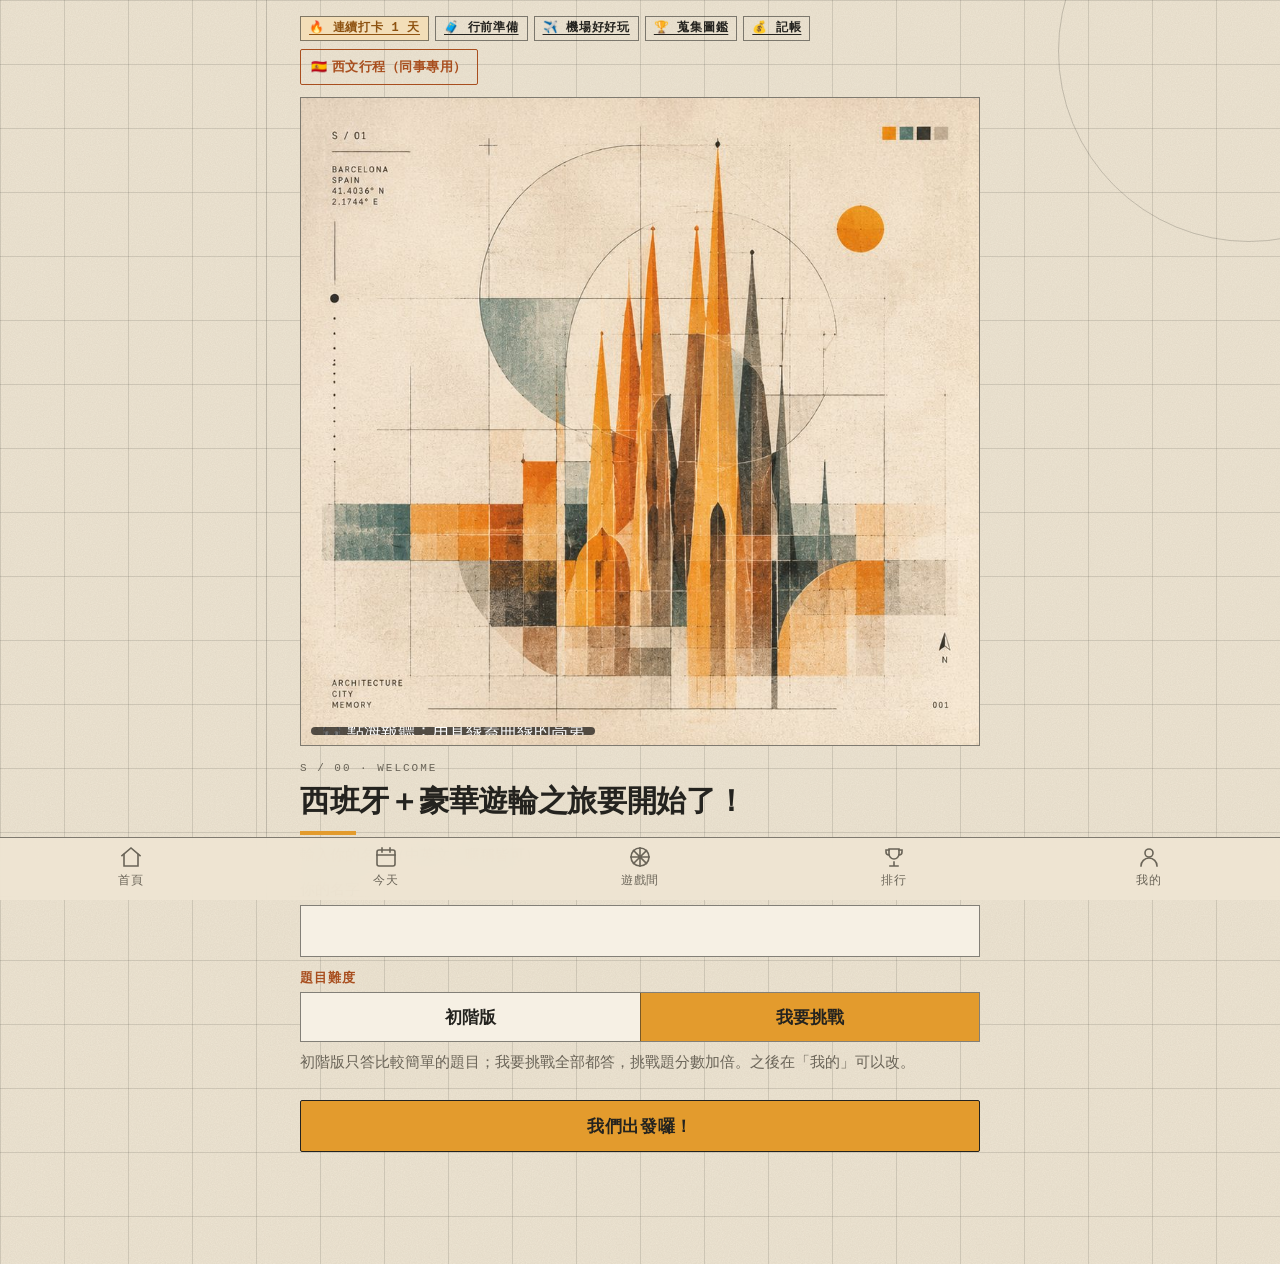
==== commit c7ee5cfd: "feat: 機場與名畫照片上傳雲端、城市海報 podcast（雲端串流）、哥多華聖巴西里奧免費庭院推薦 Co-Authored-By: Claude Opus 5.5 <noreply@anthrop" ====
--- a/docs/index.html
+++ b/docs/index.html
@@ -13,7 +13,7 @@
 <link rel="manifest" href="manifest.webmanifest">
 <link rel="icon" href="icon-192.png">
 <link rel="apple-touch-icon" href="icon-192.png">
-<link rel="stylesheet" href="app.css?v=2.11">
+<link rel="stylesheet" href="app.css?v=2.15">
 </head>
 <body>
 <div id="app" aria-live="polite"></div>
@@ -25,7 +25,7 @@
   <a href="#/me" data-tab="me"><svg viewBox="0 0 24 24" aria-hidden="true"><circle cx="12" cy="8" r="4"/><path d="M4 21a8 8 0 0 1 16 0"/></svg>我的</a>
 </nav>
 <div id="toast" role="status" hidden></div>
-<script src="pompeii-art.js?v=2.11" defer></script>
-<script src="app.js?v=2.11" defer></script>
+<script src="pompeii-art.js?v=2.15" defer></script>
+<script src="app.js?v=2.15" defer></script>
 </body>
 </html>
--- a/docs/app.css
+++ b/docs/app.css
@@ -616,3 +616,9 @@
 .pcompare-angles{display:flex;gap:6px;overflow-x:auto;padding:2px 0 8px;margin-bottom:8px}
 .pcompare-angles .btn.small{font-size:12.5px;padding:5px 12px;white-space:nowrap}
 
+/* podcast on city posters */
+.poster.has-pod{position:relative;cursor:pointer}
+.pod-badge{position:absolute;left:10px;bottom:10px;padding:4px 10px;background:rgba(0,0,0,.65);color:#fff;font:600 13px/1.5 inherit;border-radius:999px;max-width:calc(100% - 20px);white-space:nowrap;overflow:hidden;text-overflow:ellipsis}
+.podbar{position:fixed;left:12px;right:12px;bottom:calc(76px + env(safe-area-inset-bottom));z-index:50;display:flex;align-items:center;gap:8px;padding:8px 10px;background:var(--card);border:1px solid var(--line-strong);box-shadow:0 4px 16px rgba(0,0,0,.25)}
+.podbar[hidden]{display:none}
+.podbar .pod-title{flex:1;min-width:0;white-space:nowrap;overflow:hidden;text-overflow:ellipsis;font-size:14px}
